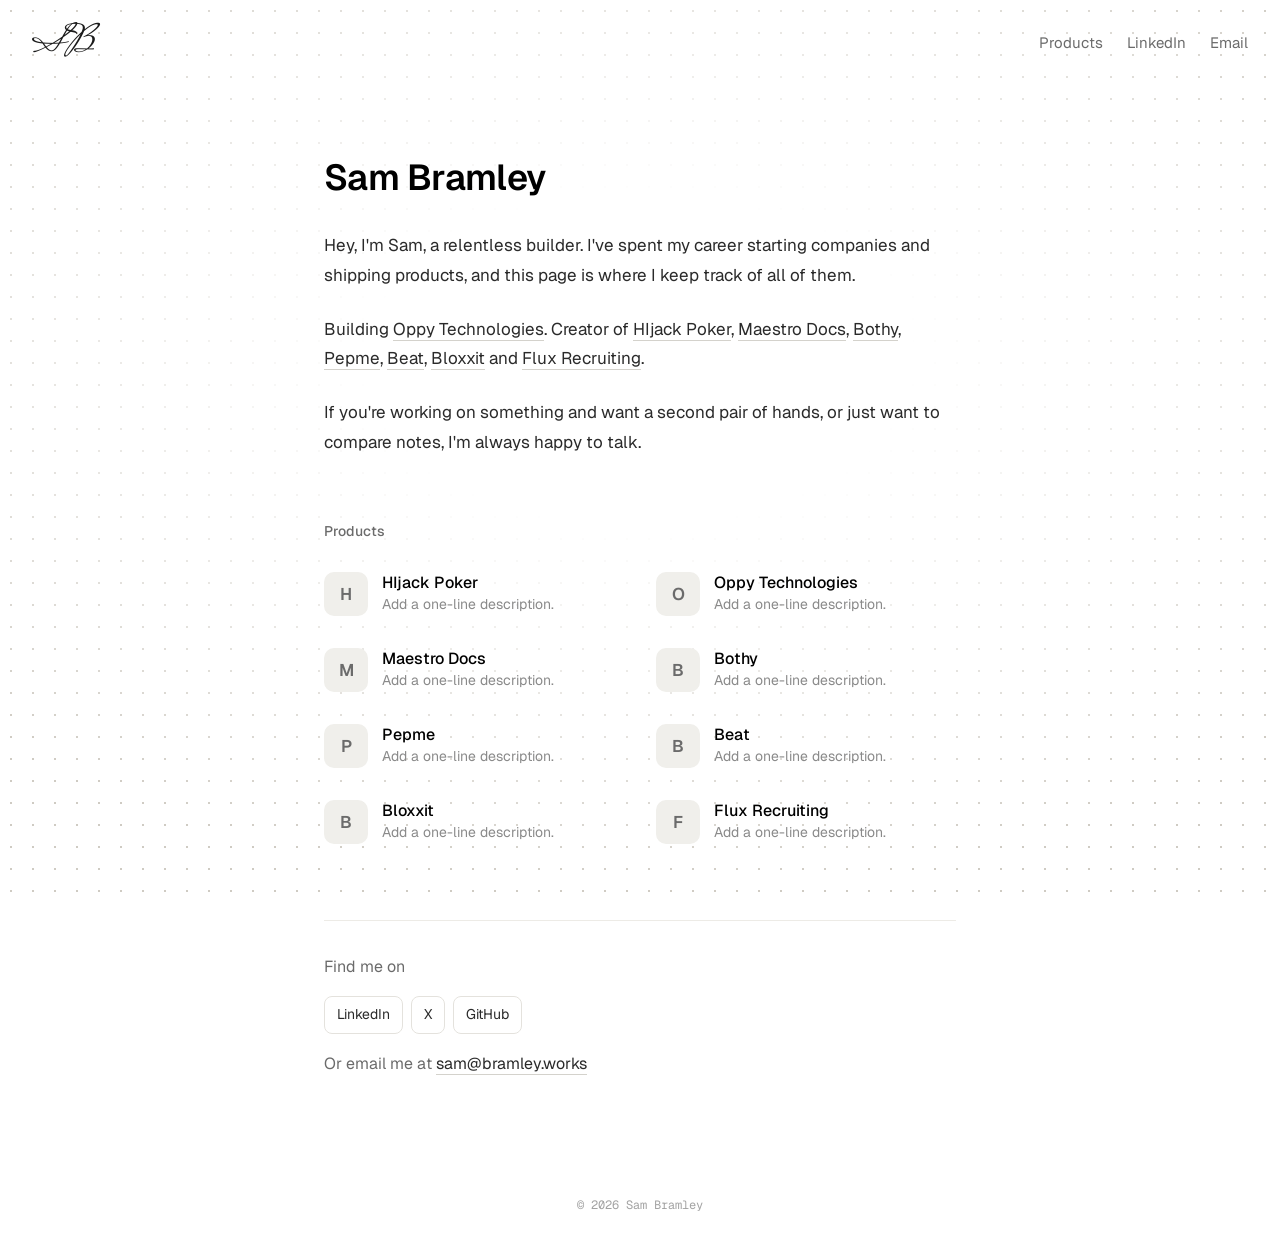
==== public/index.html @ 47f30ce7 "Bramley Portfolio v3: static site with Cloudflare Workers deploy Implements the v3 design from Claud" ====
<!DOCTYPE html>
<html lang="en">
<head>
  <meta charset="utf-8">
  <meta name="viewport" content="width=device-width, initial-scale=1">
  <title>Sam Bramley</title>
  <meta name="description" content="Sam Bramley is a relentless builder. Companies started and products shipped, all in one place.">
  <link rel="preconnect" href="https://fonts.googleapis.com">
  <link rel="preconnect" href="https://fonts.gstatic.com" crossorigin>
  <link rel="stylesheet" href="https://fonts.googleapis.com/css2?family=Geist:wght@400;500;600&family=Geist+Mono:wght@400&family=Mrs+Saint+Delafield&display=swap">
  <link rel="stylesheet" href="styles.css">
</head>
<body>
  <div class="bg bg-dots" aria-hidden="true"></div>

  <div class="page">
    <header class="site-header">
      <a href="#" class="sig-link" aria-label="Sam Bramley, home"><span class="sig">SB</span></a>
      <nav class="site-nav">
        <a href="#products">Products</a>
        <a href="#">LinkedIn</a>
        <a href="mailto:sam@bramley.works">Email</a>
      </nav>
    </header>

    <main class="content">
      <section class="intro">
        <h1>Sam Bramley</h1>
        <p>Hey, I'm Sam, a relentless builder. I've spent my career starting companies and shipping products, and this page is where I keep track of all of them.</p>
        <p>Building <a href="#" class="inline-link">Oppy Technologies</a>. Creator of <a href="#" class="inline-link">HIjack Poker</a>, <a href="#" class="inline-link">Maestro Docs</a>, <a href="#" class="inline-link">Bothy</a>, <a href="#" class="inline-link">Pepme</a>, <a href="#" class="inline-link">Beat</a>, <a href="#" class="inline-link">Bloxxit</a> and <a href="#" class="inline-link">Flux Recruiting</a>.</p>
        <p>If you're working on something and want a second pair of hands, or just want to compare notes, I'm always happy to talk.</p>
      </section>

      <section id="products" class="products">
        <h2>Products</h2>
        <div class="product-grid">
          <a href="#" class="product">
            <div class="product-mark">H</div>
            <div class="product-text">
              <span class="product-name">HIjack Poker</span>
              <span class="product-desc">Add a one-line description.</span>
            </div>
          </a>
          <a href="#" class="product">
            <div class="product-mark">O</div>
            <div class="product-text">
              <span class="product-name">Oppy Technologies</span>
              <span class="product-desc">Add a one-line description.</span>
            </div>
          </a>
          <a href="#" class="product">
            <div class="product-mark">M</div>
            <div class="product-text">
              <span class="product-name">Maestro Docs</span>
              <span class="product-desc">Add a one-line description.</span>
            </div>
          </a>
          <a href="#" class="product">
            <div class="product-mark">B</div>
            <div class="product-text">
              <span class="product-name">Bothy</span>
              <span class="product-desc">Add a one-line description.</span>
            </div>
          </a>
          <a href="#" class="product">
            <div class="product-mark">P</div>
            <div class="product-text">
              <span class="product-name">Pepme</span>
              <span class="product-desc">Add a one-line description.</span>
            </div>
          </a>
          <a href="#" class="product">
            <div class="product-mark">B</div>
            <div class="product-text">
              <span class="product-name">Beat</span>
              <span class="product-desc">Add a one-line description.</span>
            </div>
          </a>
          <a href="#" class="product">
            <div class="product-mark">B</div>
            <div class="product-text">
              <span class="product-name">Bloxxit</span>
              <span class="product-desc">Add a one-line description.</span>
            </div>
          </a>
          <a href="#" class="product">
            <div class="product-mark">F</div>
            <div class="product-text">
              <span class="product-name">Flux Recruiting</span>
              <span class="product-desc">Add a one-line description.</span>
            </div>
          </a>
        </div>
      </section>

      <section class="find-me">
        <span class="muted">Find me on</span>
        <div class="chips">
          <a href="#" class="chip">LinkedIn</a>
          <a href="#" class="chip">X</a>
          <a href="https://github.com/sbramley" class="chip">GitHub</a>
        </div>
        <span class="muted">Or email me at <a href="mailto:sam@bramley.works" class="email-link">sam@bramley.works</a></span>
      </section>
    </main>

    <footer class="site-footer">© 2026 Sam Bramley</footer>
  </div>
</body>
</html>
---- public/styles.css ----
/* Bramley Portfolio v3 */

:root {
  --bg: #FFFFFF;
  --ink: #2A2A2A;
  --ink-strong: #000000;
  --ink-header: #1A1A1A;
  --muted: #6B6B6B;
  --muted-light: #8A8A8A;
  --muted-faint: #A3A3A3;
  --rule: #EDEBE6;
  --underline: #D4D2CC;
  --chip-border: #E4E2DD;
  --hover-fill: #F5F4F1;
  --mark-fill: #F0EFEB;
  --dot: #CFCBC3;
  --grid-line: #EFEDE8;
  --selection: #E8E6E1;
}

* { box-sizing: border-box; }

html, body { margin: 0; }

body {
  background: var(--bg);
  font-family: "Geist", system-ui, sans-serif;
  color: var(--ink);
  -webkit-font-smoothing: antialiased;
}

a { color: var(--ink); text-decoration: none; }
a:hover { color: var(--ink-strong); }

::selection { background: var(--selection); }

/* Background textures */
.bg {
  position: fixed;
  inset: 0;
  pointer-events: none;
  -webkit-mask-image: radial-gradient(ellipse 70% 60% at 50% 40%, transparent 30%, #000 100%);
  mask-image: radial-gradient(ellipse 70% 60% at 50% 40%, transparent 30%, #000 100%);
}
.bg-dots {
  background-image: radial-gradient(var(--dot) 1px, transparent 1.2px);
  background-size: 22px 22px;
}
.bg-grid {
  background-image:
    linear-gradient(var(--grid-line) 1px, transparent 1px),
    linear-gradient(90deg, var(--grid-line) 1px, transparent 1px);
  background-size: 48px 48px;
  -webkit-mask-image: radial-gradient(ellipse 70% 60% at 50% 40%, transparent 25%, #000 100%);
  mask-image: radial-gradient(ellipse 70% 60% at 50% 40%, transparent 25%, #000 100%);
}

/* Layout */
.page {
  min-height: 100vh;
  display: flex;
  flex-direction: column;
  position: relative;
}

.site-header {
  display: flex;
  justify-content: space-between;
  align-items: center;
  padding: 24px 32px;
  font-size: 15px;
}

.sig-link {
  display: flex;
  align-items: center;
  height: 36px;
  color: var(--ink-header);
}
.sig-link:hover { color: var(--ink-strong); }

.sig {
  font-family: "Mrs Saint Delafield", cursive;
  font-size: 40px;
  line-height: 1.4;
  padding-right: 6px;
  display: inline-block;
  transform: translateY(4px);
  animation: sigwipe 1100ms cubic-bezier(.45, 0, .2, 1) 200ms both;
}

@keyframes sigwipe {
  from { clip-path: inset(-50% 100% -50% -20%); }
  to   { clip-path: inset(-50% -20% -50% -20%); }
}

@media (prefers-reduced-motion: reduce) {
  .sig { animation: none !important; }
}

.site-nav {
  display: flex;
  gap: 24px;
  color: var(--muted);
}
.site-nav a { color: var(--muted); }
.site-nav a:hover { color: var(--ink-strong); }

.content {
  width: 100%;
  max-width: 680px;
  margin: 0 auto;
  padding: 72px 24px 96px;
  display: flex;
  flex-direction: column;
  gap: 64px;
}

/* Intro */
.intro {
  display: flex;
  flex-direction: column;
  gap: 24px;
  font-size: 17px;
  line-height: 1.75;
}
.intro h1 {
  margin: 0 0 8px;
  font-size: 36px;
  line-height: 1.2;
  font-weight: 600;
  letter-spacing: -0.02em;
  color: var(--ink-strong);
}
.intro p { margin: 0; text-wrap: pretty; }

.inline-link { border-bottom: 1px solid var(--underline); }
.inline-link:hover { border-color: var(--ink-strong); color: var(--ink-strong); }

/* Products */
.products {
  display: flex;
  flex-direction: column;
  gap: 20px;
}
.products h2 {
  margin: 0;
  font-size: 14px;
  font-weight: 500;
  color: var(--muted);
}
.product-grid {
  display: grid;
  grid-template-columns: repeat(auto-fill, minmax(260px, 1fr));
  gap: 8px;
  margin: 0 -12px;
}
.product {
  display: flex;
  gap: 14px;
  align-items: center;
  padding: 12px;
  border-radius: 10px;
}
.product:hover { background: var(--hover-fill); }
.product-mark {
  width: 44px;
  height: 44px;
  flex: none;
  border-radius: 10px;
  background: var(--mark-fill);
  display: flex;
  align-items: center;
  justify-content: center;
  font-size: 17px;
  font-weight: 600;
  color: var(--muted);
}
.product-text {
  display: flex;
  flex-direction: column;
  gap: 2px;
  min-width: 0;
}
.product-name {
  font-size: 16px;
  font-weight: 500;
  color: var(--ink-strong);
}
.product-desc {
  font-size: 14px;
  line-height: 1.4;
  color: var(--muted-light);
}

/* Find me */
.find-me {
  display: flex;
  flex-direction: column;
  gap: 16px;
  padding-top: 32px;
  border-top: 1px solid var(--rule);
  font-size: 16px;
  line-height: 1.7;
}
.muted { color: var(--muted); }
.chips {
  display: flex;
  flex-wrap: wrap;
  gap: 8px;
}
.chip {
  padding: 6px 12px;
  border: 1px solid var(--chip-border);
  border-radius: 8px;
  font-size: 14px;
}
.chip:hover { background: var(--hover-fill); }
.email-link {
  color: var(--ink);
  border-bottom: 1px solid var(--underline);
}
.email-link:hover { border-color: var(--ink-strong); }

/* Footer */
.site-footer {
  margin-top: auto;
  padding: 24px 32px;
  font-family: "Geist Mono", monospace;
  font-size: 12px;
  color: var(--muted-faint);
  text-align: center;
}

/* Small screens */
@media (max-width: 480px) {
  .site-header { padding: 20px 16px; }
  .content { padding: 48px 16px 72px; }
  .product-grid { margin: 0 -8px; }
  .site-footer { padding: 24px 16px; }
}
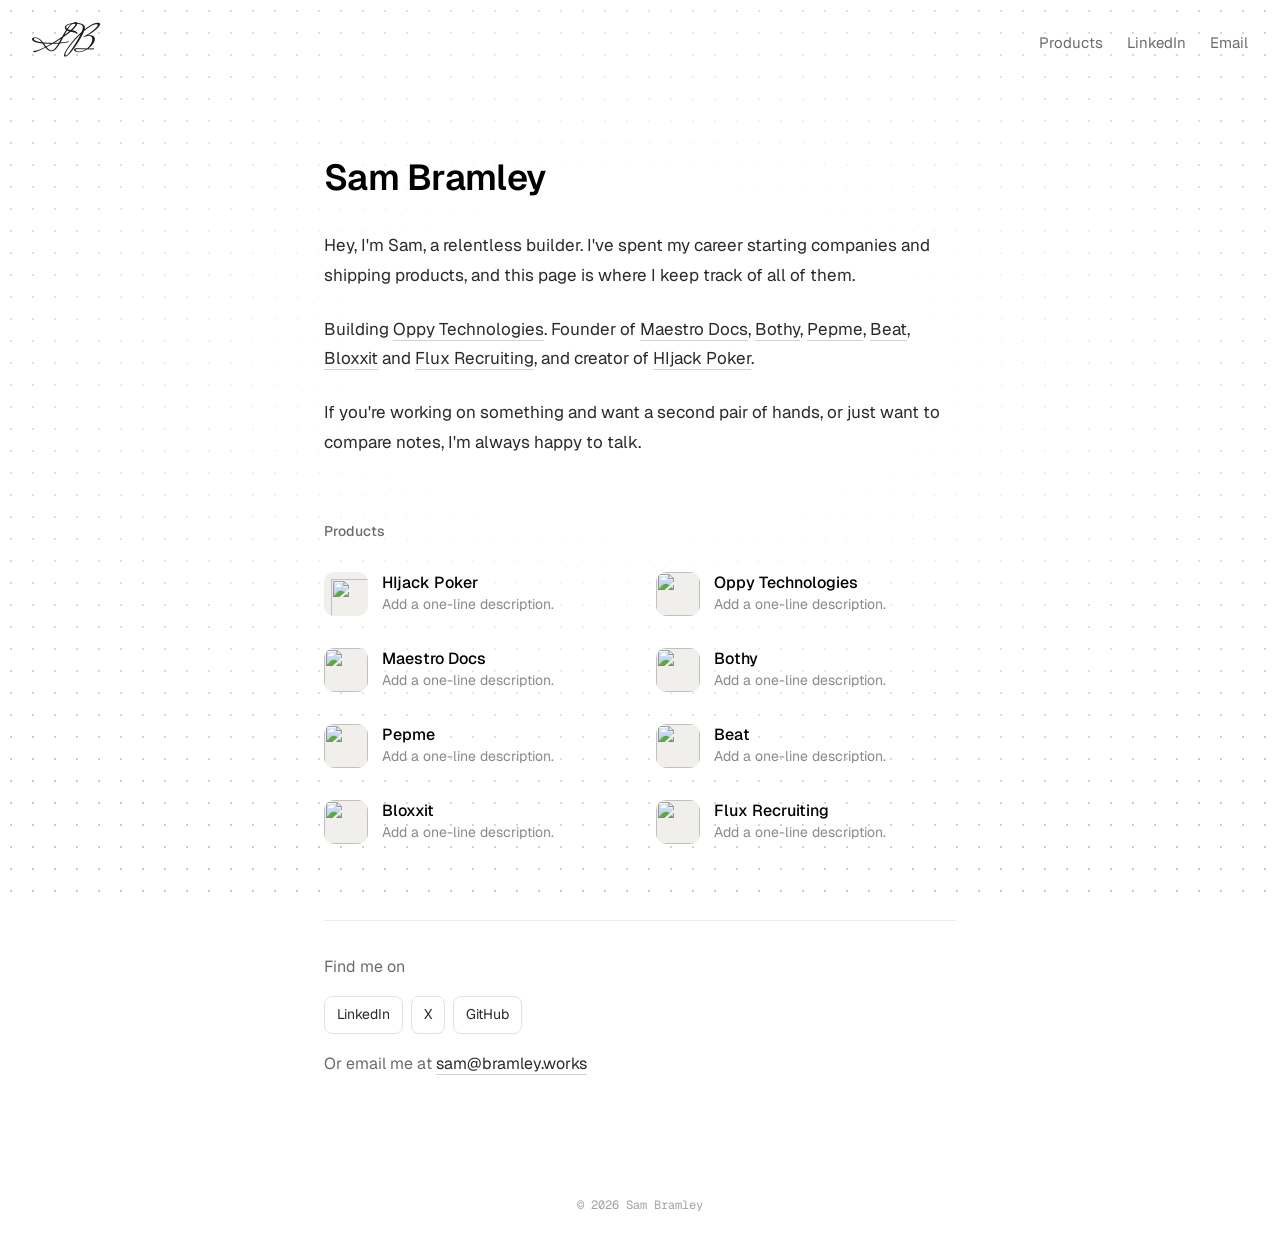
==== commit 555eb7c9: "Add product icons and links; separate founded products from HIjack Poker Icons come from each produc" ====
--- a/public/index.html
+++ b/public/index.html
@@ -27,64 +27,64 @@
       <section class="intro">
         <h1>Sam Bramley</h1>
         <p>Hey, I'm Sam, a relentless builder. I've spent my career starting companies and shipping products, and this page is where I keep track of all of them.</p>
-        <p>Building <a href="#" class="inline-link">Oppy Technologies</a>. Creator of <a href="#" class="inline-link">HIjack Poker</a>, <a href="#" class="inline-link">Maestro Docs</a>, <a href="#" class="inline-link">Bothy</a>, <a href="#" class="inline-link">Pepme</a>, <a href="#" class="inline-link">Beat</a>, <a href="#" class="inline-link">Bloxxit</a> and <a href="#" class="inline-link">Flux Recruiting</a>.</p>
+        <p>Building <a href="https://oppytech.com" class="inline-link">Oppy Technologies</a>. Founder of <a href="https://maestrodocs.com" class="inline-link">Maestro Docs</a>, <a href="#" class="inline-link">Bothy</a>, <a href="https://pepme.ai" class="inline-link">Pepme</a>, <a href="#" class="inline-link">Beat</a>, <a href="https://bloxxit.app" class="inline-link">Bloxxit</a> and <a href="https://fluxrecruits.com" class="inline-link">Flux Recruiting</a>, and creator of <a href="https://www.hijackpoker.com" class="inline-link">HIjack Poker</a>.</p>
         <p>If you're working on something and want a second pair of hands, or just want to compare notes, I'm always happy to talk.</p>
       </section>
 
       <section id="products" class="products">
         <h2>Products</h2>
         <div class="product-grid">
-          <a href="#" class="product">
-            <div class="product-mark">H</div>
+          <a href="https://www.hijackpoker.com" class="product">
+            <img class="product-mark product-mark-contain" src="/icons/hijack-poker.svg" alt="" width="44" height="44" loading="lazy">
             <div class="product-text">
               <span class="product-name">HIjack Poker</span>
               <span class="product-desc">Add a one-line description.</span>
             </div>
           </a>
-          <a href="#" class="product">
-            <div class="product-mark">O</div>
+          <a href="https://oppytech.com" class="product">
+            <img class="product-mark" src="/icons/oppy-technologies.png" alt="" width="44" height="44" loading="lazy">
             <div class="product-text">
               <span class="product-name">Oppy Technologies</span>
               <span class="product-desc">Add a one-line description.</span>
             </div>
           </a>
-          <a href="#" class="product">
-            <div class="product-mark">M</div>
+          <a href="https://maestrodocs.com" class="product">
+            <img class="product-mark" src="/icons/maestro-docs.png" alt="" width="44" height="44" loading="lazy">
             <div class="product-text">
               <span class="product-name">Maestro Docs</span>
               <span class="product-desc">Add a one-line description.</span>
             </div>
           </a>
           <a href="#" class="product">
-            <div class="product-mark">B</div>
+            <img class="product-mark" src="/icons/bothy.png" alt="" width="44" height="44" loading="lazy">
             <div class="product-text">
               <span class="product-name">Bothy</span>
               <span class="product-desc">Add a one-line description.</span>
             </div>
           </a>
-          <a href="#" class="product">
-            <div class="product-mark">P</div>
+          <a href="https://pepme.ai" class="product">
+            <img class="product-mark" src="/icons/pepme.png" alt="" width="44" height="44" loading="lazy">
             <div class="product-text">
               <span class="product-name">Pepme</span>
               <span class="product-desc">Add a one-line description.</span>
             </div>
           </a>
           <a href="#" class="product">
-            <div class="product-mark">B</div>
+            <img class="product-mark" src="/icons/beat.png" alt="" width="44" height="44" loading="lazy">
             <div class="product-text">
               <span class="product-name">Beat</span>
               <span class="product-desc">Add a one-line description.</span>
             </div>
           </a>
-          <a href="#" class="product">
-            <div class="product-mark">B</div>
+          <a href="https://bloxxit.app" class="product">
+            <img class="product-mark" src="/icons/bloxxit.png" alt="" width="44" height="44" loading="lazy">
             <div class="product-text">
               <span class="product-name">Bloxxit</span>
               <span class="product-desc">Add a one-line description.</span>
             </div>
           </a>
-          <a href="#" class="product">
-            <div class="product-mark">F</div>
+          <a href="https://fluxrecruits.com" class="product">
+            <img class="product-mark" src="/icons/flux-recruiting.png" alt="" width="44" height="44" loading="lazy">
             <div class="product-text">
               <span class="product-name">Flux Recruiting</span>
               <span class="product-desc">Add a one-line description.</span>
--- a/public/styles.css
+++ b/public/styles.css
@@ -176,6 +176,15 @@
   font-weight: 600;
   color: var(--muted);
 }
+img.product-mark {
+  object-fit: cover;
+  padding: 0;
+  overflow: hidden;
+}
+img.product-mark-contain {
+  object-fit: contain;
+  padding: 7px;
+}
 .product-text {
   display: flex;
   flex-direction: column;
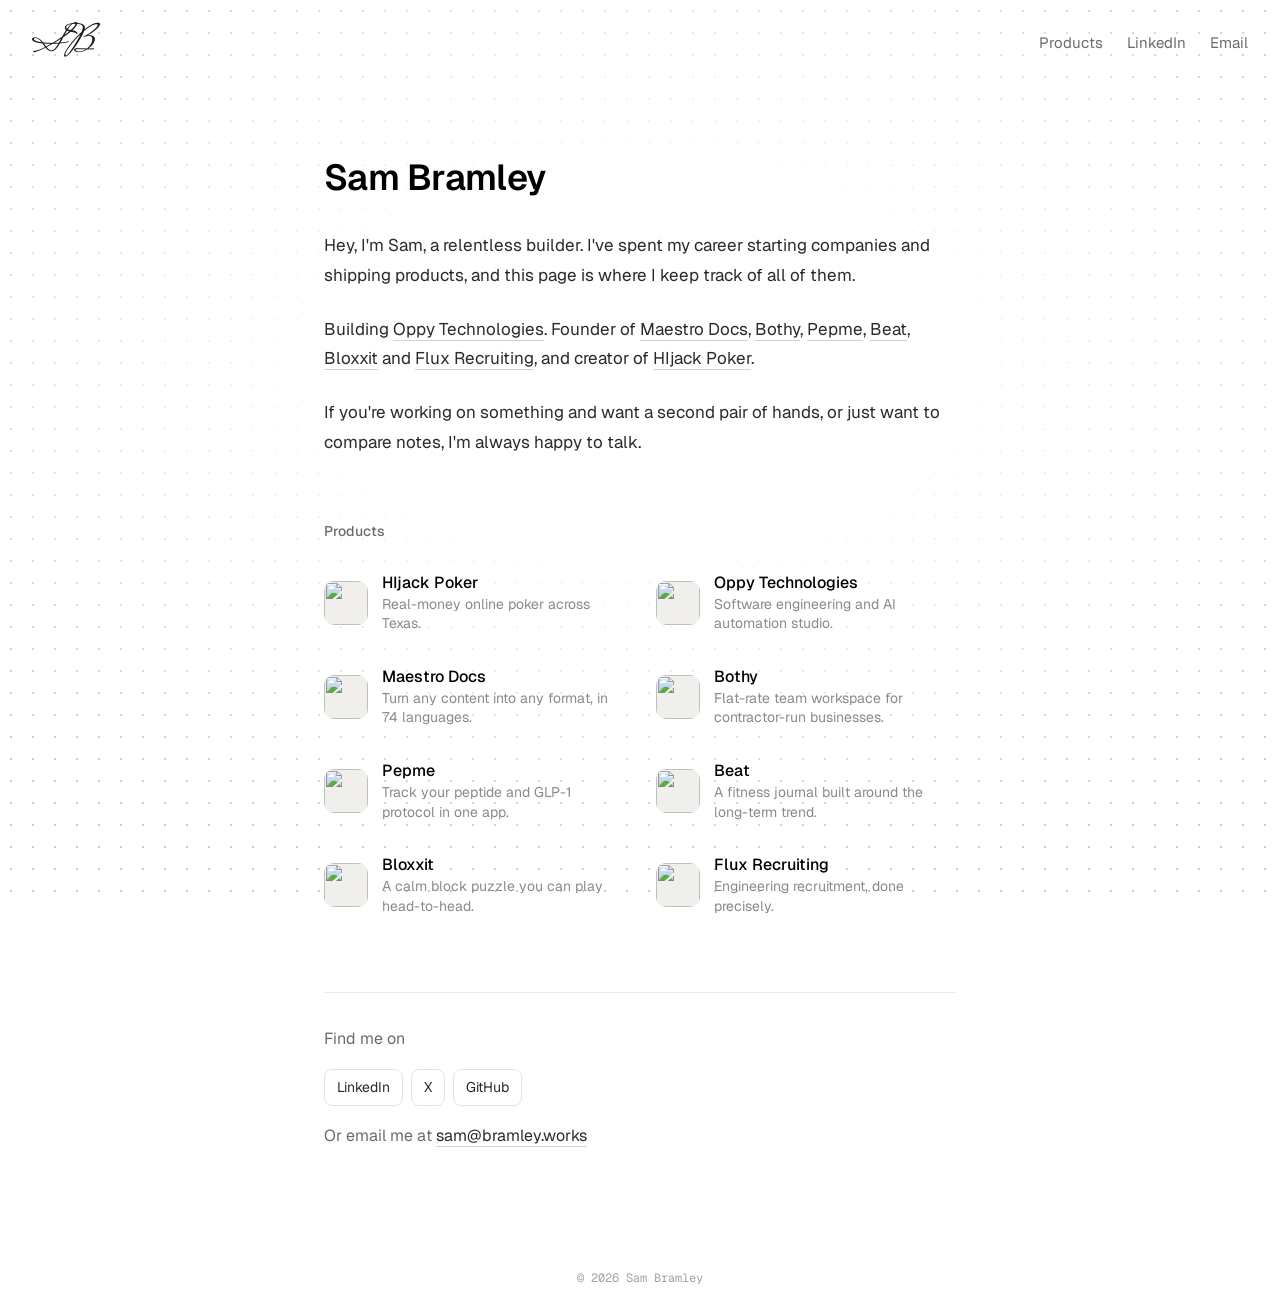
==== commit 7c0abed2: "Use the App Store icon for HIjack Poker; add product descriptions and Bothy/Beat links Co-Authored-B" ====
--- a/public/index.html
+++ b/public/index.html
@@ -27,7 +27,7 @@
       <section class="intro">
         <h1>Sam Bramley</h1>
         <p>Hey, I'm Sam, a relentless builder. I've spent my career starting companies and shipping products, and this page is where I keep track of all of them.</p>
-        <p>Building <a href="https://oppytech.com" class="inline-link">Oppy Technologies</a>. Founder of <a href="https://maestrodocs.com" class="inline-link">Maestro Docs</a>, <a href="#" class="inline-link">Bothy</a>, <a href="https://pepme.ai" class="inline-link">Pepme</a>, <a href="#" class="inline-link">Beat</a>, <a href="https://bloxxit.app" class="inline-link">Bloxxit</a> and <a href="https://fluxrecruits.com" class="inline-link">Flux Recruiting</a>, and creator of <a href="https://www.hijackpoker.com" class="inline-link">HIjack Poker</a>.</p>
+        <p>Building <a href="https://oppytech.com" class="inline-link">Oppy Technologies</a>. Founder of <a href="https://maestrodocs.com" class="inline-link">Maestro Docs</a>, <a href="https://bothy.work" class="inline-link">Bothy</a>, <a href="https://pepme.ai" class="inline-link">Pepme</a>, <a href="https://beat.fit" class="inline-link">Beat</a>, <a href="https://bloxxit.app" class="inline-link">Bloxxit</a> and <a href="https://fluxrecruits.com" class="inline-link">Flux Recruiting</a>, and creator of <a href="https://www.hijackpoker.com" class="inline-link">HIjack Poker</a>.</p>
         <p>If you're working on something and want a second pair of hands, or just want to compare notes, I'm always happy to talk.</p>
       </section>
 
@@ -35,59 +35,59 @@
         <h2>Products</h2>
         <div class="product-grid">
           <a href="https://www.hijackpoker.com" class="product">
-            <img class="product-mark product-mark-contain" src="/icons/hijack-poker.svg" alt="" width="44" height="44" loading="lazy">
+            <img class="product-mark" src="/icons/hijack-poker.png" alt="" width="44" height="44" loading="lazy">
             <div class="product-text">
               <span class="product-name">HIjack Poker</span>
-              <span class="product-desc">Add a one-line description.</span>
+              <span class="product-desc">Real-money online poker across Texas.</span>
             </div>
           </a>
           <a href="https://oppytech.com" class="product">
             <img class="product-mark" src="/icons/oppy-technologies.png" alt="" width="44" height="44" loading="lazy">
             <div class="product-text">
               <span class="product-name">Oppy Technologies</span>
-              <span class="product-desc">Add a one-line description.</span>
+              <span class="product-desc">Software engineering and AI automation studio.</span>
             </div>
           </a>
           <a href="https://maestrodocs.com" class="product">
             <img class="product-mark" src="/icons/maestro-docs.png" alt="" width="44" height="44" loading="lazy">
             <div class="product-text">
               <span class="product-name">Maestro Docs</span>
-              <span class="product-desc">Add a one-line description.</span>
+              <span class="product-desc">Turn any content into any format, in 74 languages.</span>
             </div>
           </a>
-          <a href="#" class="product">
+          <a href="https://bothy.work" class="product">
             <img class="product-mark" src="/icons/bothy.png" alt="" width="44" height="44" loading="lazy">
             <div class="product-text">
               <span class="product-name">Bothy</span>
-              <span class="product-desc">Add a one-line description.</span>
+              <span class="product-desc">Flat-rate team workspace for contractor-run businesses.</span>
             </div>
           </a>
           <a href="https://pepme.ai" class="product">
             <img class="product-mark" src="/icons/pepme.png" alt="" width="44" height="44" loading="lazy">
             <div class="product-text">
               <span class="product-name">Pepme</span>
-              <span class="product-desc">Add a one-line description.</span>
+              <span class="product-desc">Track your peptide and GLP-1 protocol in one app.</span>
             </div>
           </a>
-          <a href="#" class="product">
+          <a href="https://beat.fit" class="product">
             <img class="product-mark" src="/icons/beat.png" alt="" width="44" height="44" loading="lazy">
             <div class="product-text">
               <span class="product-name">Beat</span>
-              <span class="product-desc">Add a one-line description.</span>
+              <span class="product-desc">A fitness journal built around the long-term trend.</span>
             </div>
           </a>
           <a href="https://bloxxit.app" class="product">
             <img class="product-mark" src="/icons/bloxxit.png" alt="" width="44" height="44" loading="lazy">
             <div class="product-text">
               <span class="product-name">Bloxxit</span>
-              <span class="product-desc">Add a one-line description.</span>
+              <span class="product-desc">A calm block puzzle you can play head-to-head.</span>
             </div>
           </a>
           <a href="https://fluxrecruits.com" class="product">
             <img class="product-mark" src="/icons/flux-recruiting.png" alt="" width="44" height="44" loading="lazy">
             <div class="product-text">
               <span class="product-name">Flux Recruiting</span>
-              <span class="product-desc">Add a one-line description.</span>
+              <span class="product-desc">Engineering recruitment, done precisely.</span>
             </div>
           </a>
         </div>
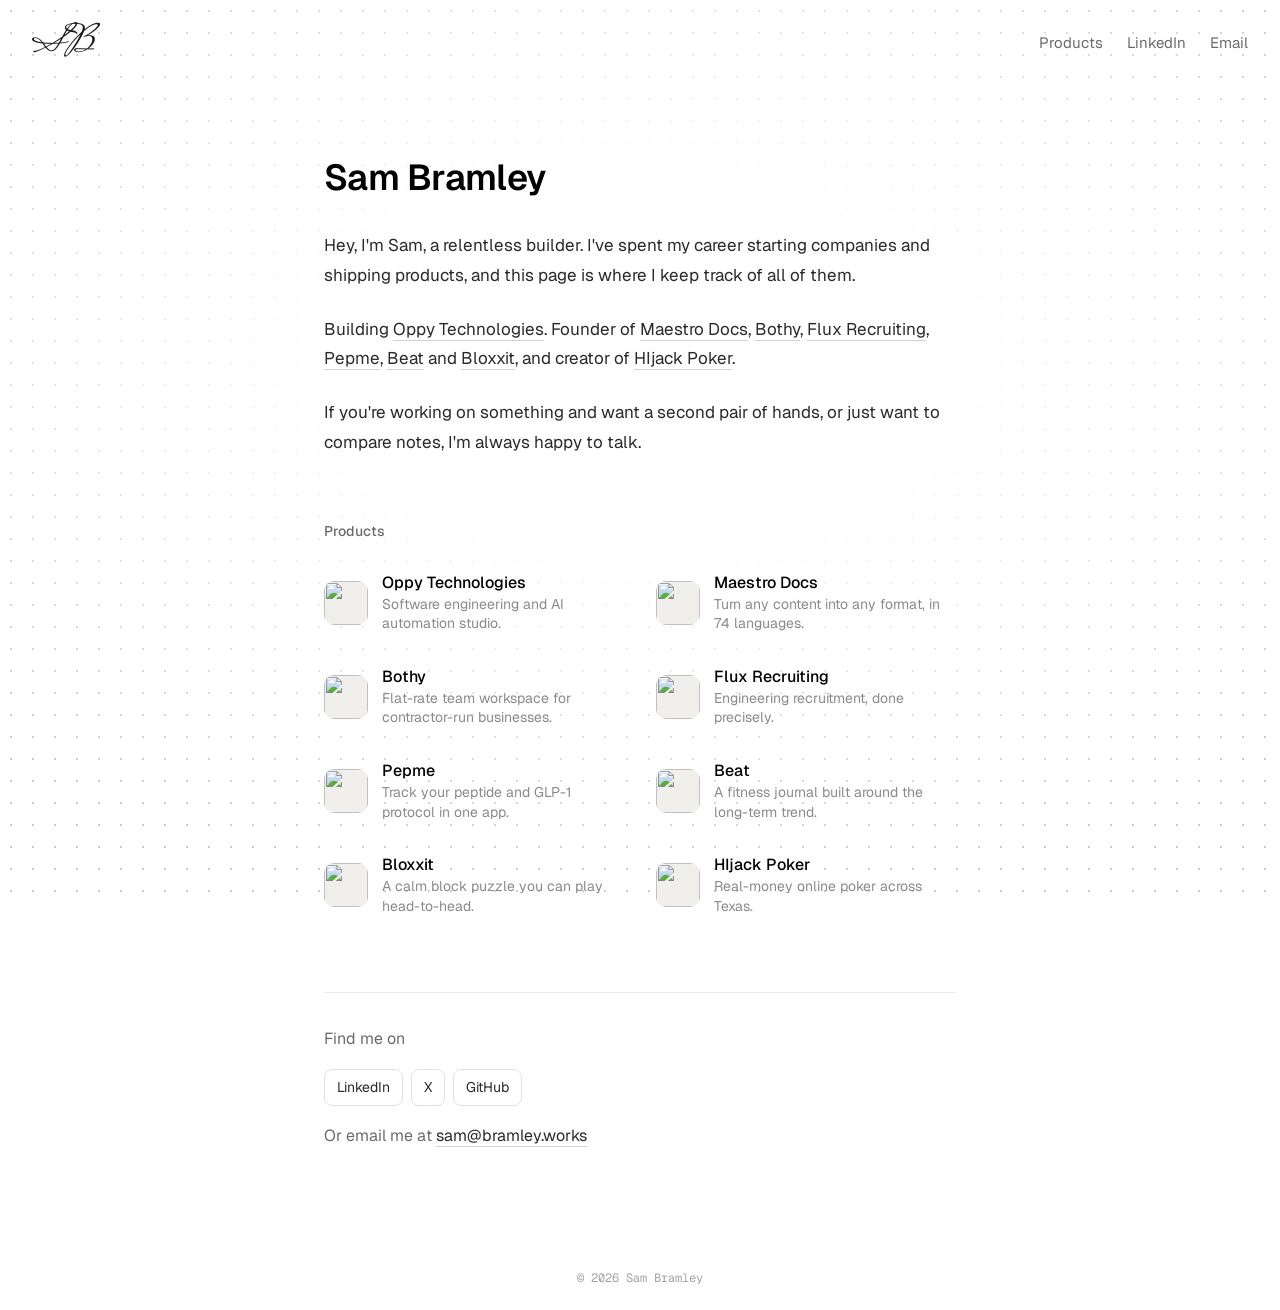
==== commit e47b362f: "Order products: Oppy, business tools, personal apps, then HIjack Co-Authored-By: Claude Fable 5.1 <n" ====
--- a/public/index.html
+++ b/public/index.html
@@ -27,20 +27,14 @@
       <section class="intro">
         <h1>Sam Bramley</h1>
         <p>Hey, I'm Sam, a relentless builder. I've spent my career starting companies and shipping products, and this page is where I keep track of all of them.</p>
-        <p>Building <a href="https://oppytech.com" class="inline-link">Oppy Technologies</a>. Founder of <a href="https://maestrodocs.com" class="inline-link">Maestro Docs</a>, <a href="https://bothy.work" class="inline-link">Bothy</a>, <a href="https://pepme.ai" class="inline-link">Pepme</a>, <a href="https://beat.fit" class="inline-link">Beat</a>, <a href="https://bloxxit.app" class="inline-link">Bloxxit</a> and <a href="https://fluxrecruits.com" class="inline-link">Flux Recruiting</a>, and creator of <a href="https://www.hijackpoker.com" class="inline-link">HIjack Poker</a>.</p>
+        <p>Building <a href="https://oppytech.com" class="inline-link">Oppy Technologies</a>. Founder of <a href="https://maestrodocs.com" class="inline-link">Maestro Docs</a>, <a href="https://bothy.work" class="inline-link">Bothy</a>, <a href="https://fluxrecruits.com" class="inline-link">Flux Recruiting</a>, <a href="https://pepme.ai" class="inline-link">Pepme</a>, <a href="https://beat.fit" class="inline-link">Beat</a> and <a href="https://bloxxit.app" class="inline-link">Bloxxit</a>, and creator of <a href="https://www.hijackpoker.com" class="inline-link">HIjack Poker</a>.</p>
         <p>If you're working on something and want a second pair of hands, or just want to compare notes, I'm always happy to talk.</p>
       </section>
 
       <section id="products" class="products">
         <h2>Products</h2>
         <div class="product-grid">
-          <a href="https://www.hijackpoker.com" class="product">
-            <img class="product-mark" src="/icons/hijack-poker.png" alt="" width="44" height="44" loading="lazy">
-            <div class="product-text">
-              <span class="product-name">HIjack Poker</span>
-              <span class="product-desc">Real-money online poker across Texas.</span>
-            </div>
-          </a>
+
           <a href="https://oppytech.com" class="product">
             <img class="product-mark" src="/icons/oppy-technologies.png" alt="" width="44" height="44" loading="lazy">
             <div class="product-text">
@@ -60,6 +54,13 @@
             <div class="product-text">
               <span class="product-name">Bothy</span>
               <span class="product-desc">Flat-rate team workspace for contractor-run businesses.</span>
+            </div>
+          </a>
+          <a href="https://fluxrecruits.com" class="product">
+            <img class="product-mark" src="/icons/flux-recruiting.png" alt="" width="44" height="44" loading="lazy">
+            <div class="product-text">
+              <span class="product-name">Flux Recruiting</span>
+              <span class="product-desc">Engineering recruitment, done precisely.</span>
             </div>
           </a>
           <a href="https://pepme.ai" class="product">
@@ -82,12 +83,11 @@
               <span class="product-name">Bloxxit</span>
               <span class="product-desc">A calm block puzzle you can play head-to-head.</span>
             </div>
-          </a>
-          <a href="https://fluxrecruits.com" class="product">
-            <img class="product-mark" src="/icons/flux-recruiting.png" alt="" width="44" height="44" loading="lazy">
+          </a>          <a href="https://www.hijackpoker.com" class="product">
+            <img class="product-mark" src="/icons/hijack-poker.png" alt="" width="44" height="44" loading="lazy">
             <div class="product-text">
-              <span class="product-name">Flux Recruiting</span>
-              <span class="product-desc">Engineering recruitment, done precisely.</span>
+              <span class="product-name">HIjack Poker</span>
+              <span class="product-desc">Real-money online poker across Texas.</span>
             </div>
           </a>
         </div>
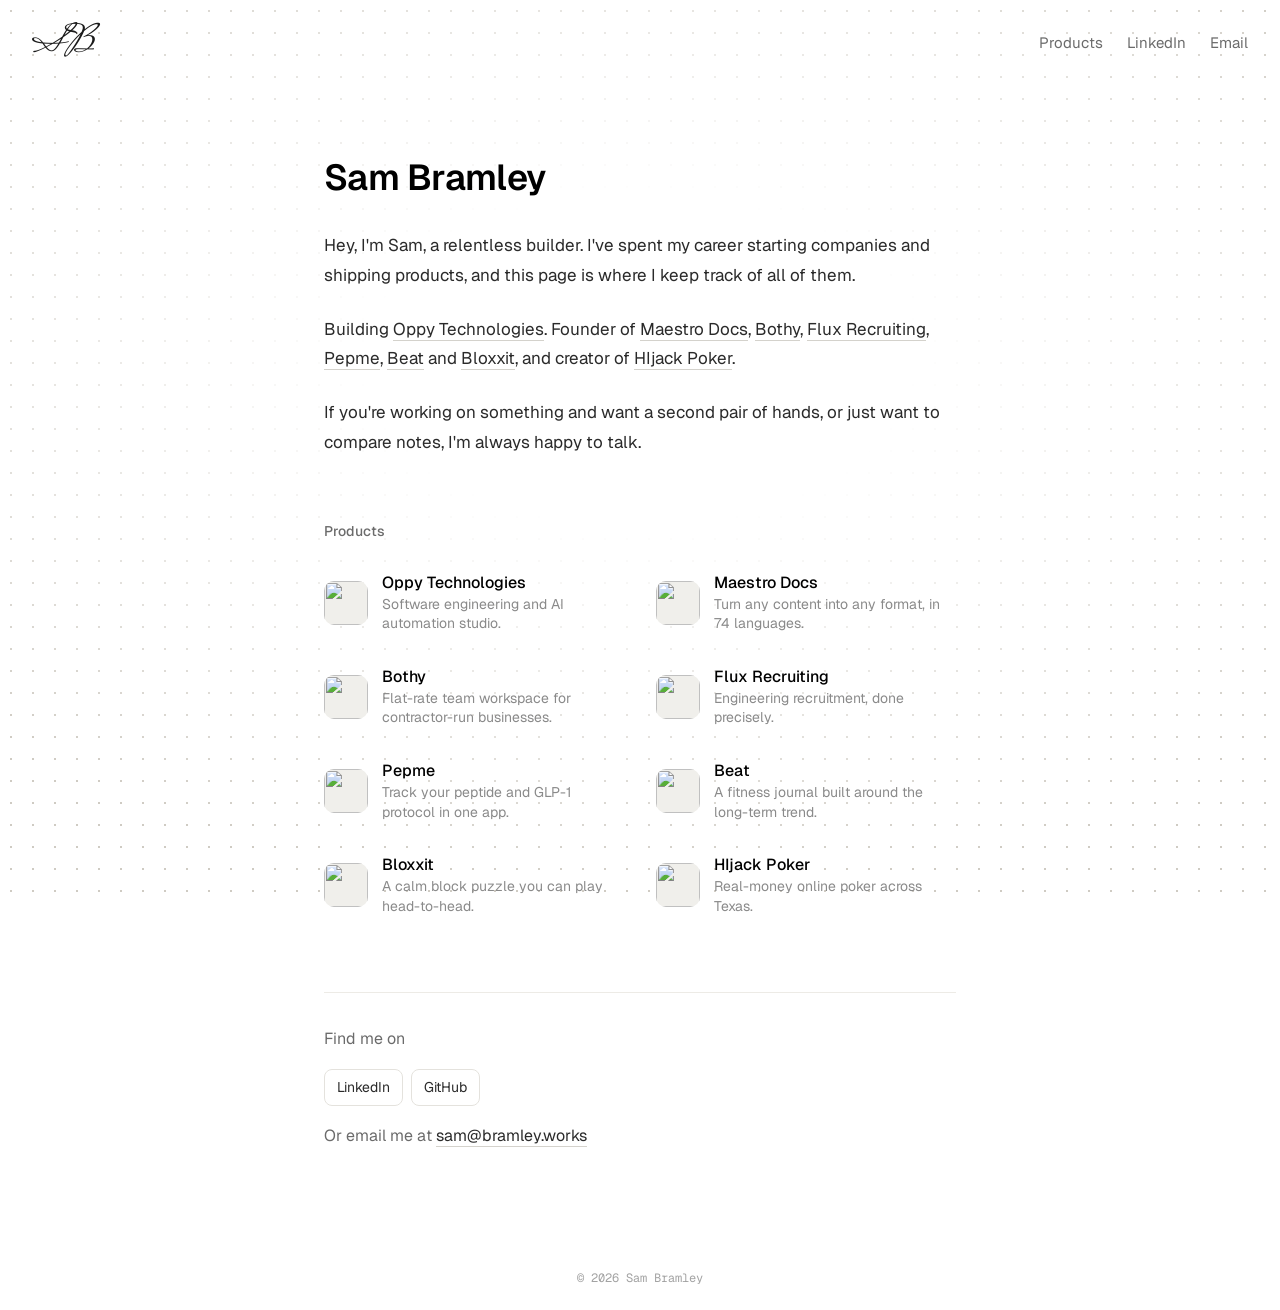
==== commit 401901ec: "Remove the X link Co-Authored-By: Claude Fable 5.1 <noreply@anthropic.com> Claude-Session: https://c" ====
--- a/public/index.html
+++ b/public/index.html
@@ -18,7 +18,7 @@
       <a href="#" class="sig-link" aria-label="Sam Bramley, home"><span class="sig">SB</span></a>
       <nav class="site-nav">
         <a href="#products">Products</a>
-        <a href="#">LinkedIn</a>
+        <a href="https://www.linkedin.com/in/sbramley">LinkedIn</a>
         <a href="mailto:sam@bramley.works">Email</a>
       </nav>
     </header>
@@ -96,8 +96,7 @@
       <section class="find-me">
         <span class="muted">Find me on</span>
         <div class="chips">
-          <a href="#" class="chip">LinkedIn</a>
-          <a href="#" class="chip">X</a>
+          <a href="https://www.linkedin.com/in/sbramley" class="chip">LinkedIn</a>
           <a href="https://github.com/sbramley" class="chip">GitHub</a>
         </div>
         <span class="muted">Or email me at <a href="mailto:sam@bramley.works" class="email-link">sam@bramley.works</a></span>
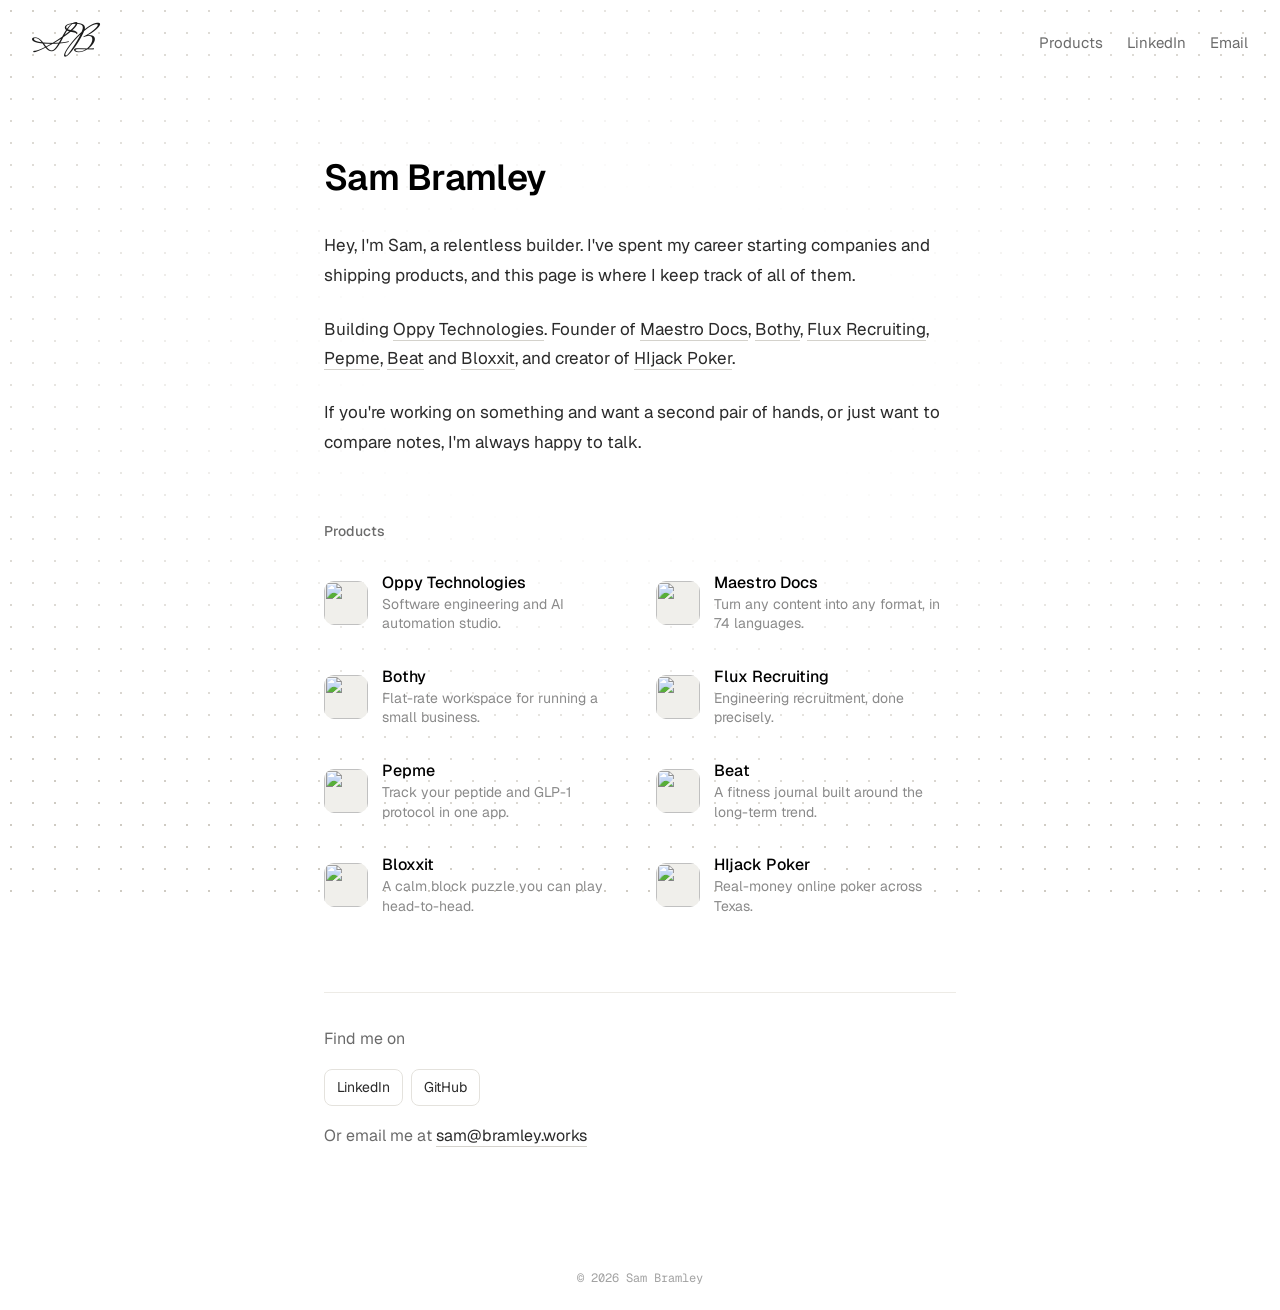
==== commit c1c9b53d: "Describe Bothy as a small business operations workspace Co-Authored-By: Claude Fable 5.1 <noreply@an" ====
--- a/public/index.html
+++ b/public/index.html
@@ -53,7 +53,7 @@
             <img class="product-mark" src="/icons/bothy.png" alt="" width="44" height="44" loading="lazy">
             <div class="product-text">
               <span class="product-name">Bothy</span>
-              <span class="product-desc">Flat-rate team workspace for contractor-run businesses.</span>
+              <span class="product-desc">Flat-rate workspace for running a small business.</span>
             </div>
           </a>
           <a href="https://fluxrecruits.com" class="product">
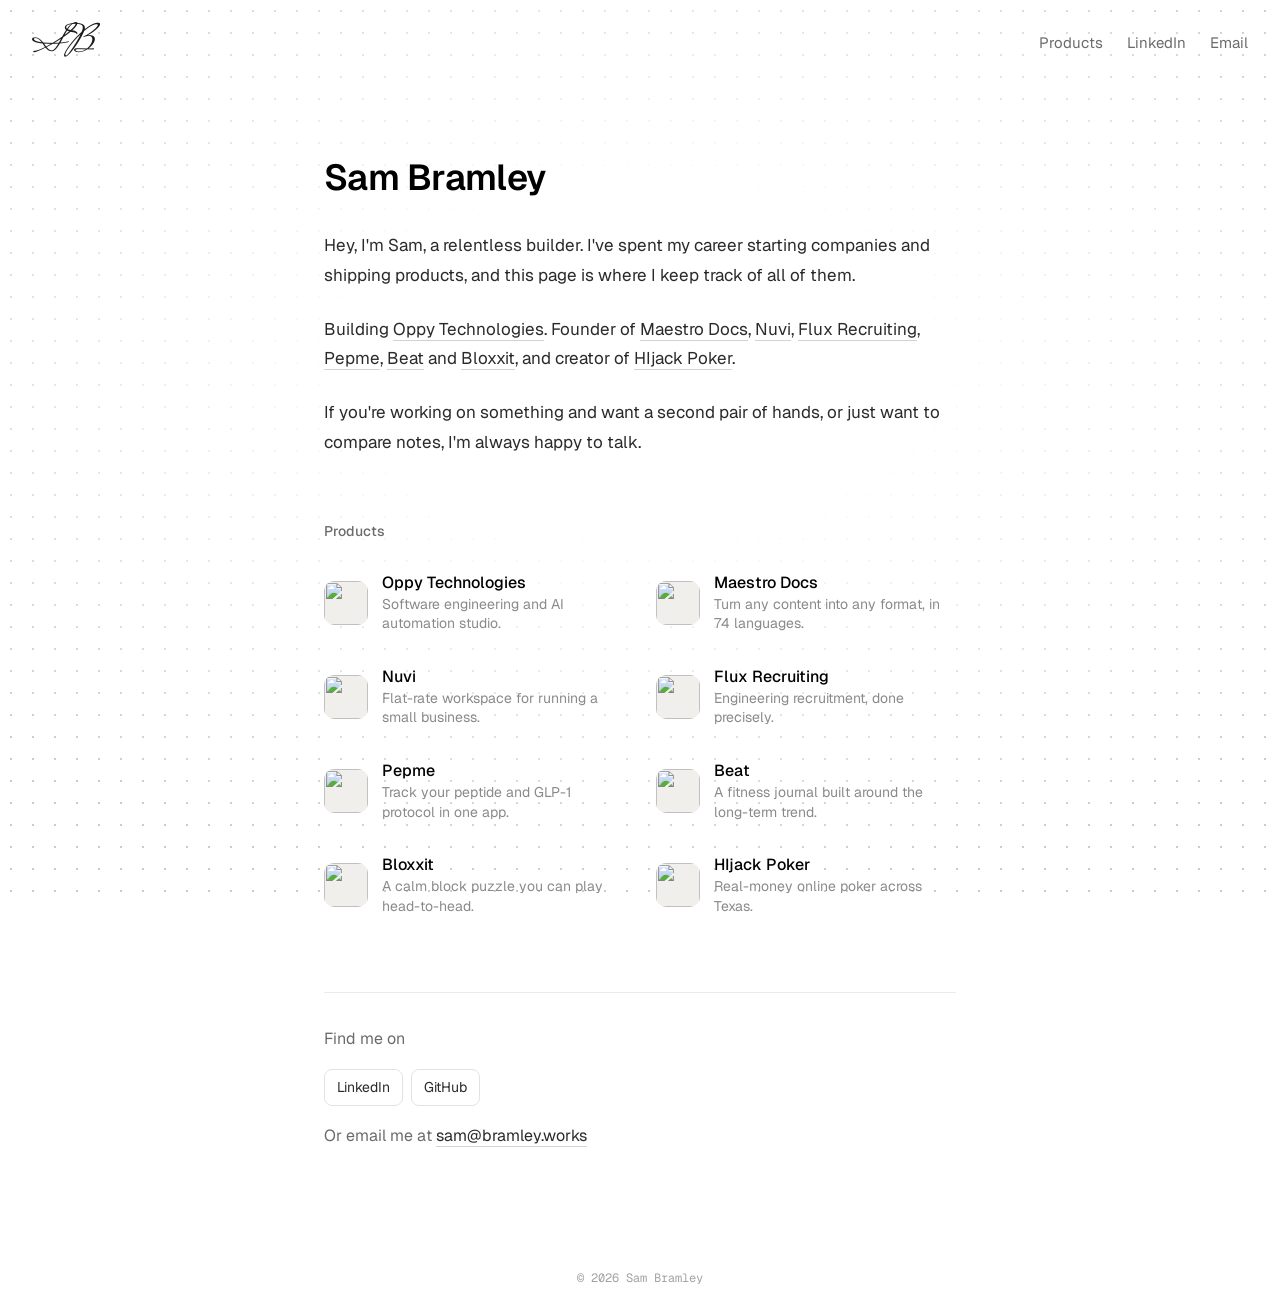
==== commit c8e730b8: "Bothy is now Nuvi: rename, link nuvi.work, use its icon Co-Authored-By: Claude Fable 5.1 <noreply@an" ====
--- a/public/index.html
+++ b/public/index.html
@@ -27,7 +27,7 @@
       <section class="intro">
         <h1>Sam Bramley</h1>
         <p>Hey, I'm Sam, a relentless builder. I've spent my career starting companies and shipping products, and this page is where I keep track of all of them.</p>
-        <p>Building <a href="https://oppytech.com" class="inline-link">Oppy Technologies</a>. Founder of <a href="https://maestrodocs.com" class="inline-link">Maestro Docs</a>, <a href="https://bothy.work" class="inline-link">Bothy</a>, <a href="https://fluxrecruits.com" class="inline-link">Flux Recruiting</a>, <a href="https://pepme.ai" class="inline-link">Pepme</a>, <a href="https://beat.fit" class="inline-link">Beat</a> and <a href="https://bloxxit.app" class="inline-link">Bloxxit</a>, and creator of <a href="https://www.hijackpoker.com" class="inline-link">HIjack Poker</a>.</p>
+        <p>Building <a href="https://oppytech.com" class="inline-link">Oppy Technologies</a>. Founder of <a href="https://maestrodocs.com" class="inline-link">Maestro Docs</a>, <a href="https://nuvi.work" class="inline-link">Nuvi</a>, <a href="https://fluxrecruits.com" class="inline-link">Flux Recruiting</a>, <a href="https://pepme.ai" class="inline-link">Pepme</a>, <a href="https://beat.fit" class="inline-link">Beat</a> and <a href="https://bloxxit.app" class="inline-link">Bloxxit</a>, and creator of <a href="https://www.hijackpoker.com" class="inline-link">HIjack Poker</a>.</p>
         <p>If you're working on something and want a second pair of hands, or just want to compare notes, I'm always happy to talk.</p>
       </section>
 
@@ -49,10 +49,10 @@
               <span class="product-desc">Turn any content into any format, in 74 languages.</span>
             </div>
           </a>
-          <a href="https://bothy.work" class="product">
-            <img class="product-mark" src="/icons/bothy.png" alt="" width="44" height="44" loading="lazy">
+          <a href="https://nuvi.work" class="product">
+            <img class="product-mark" src="/icons/nuvi.svg" alt="" width="44" height="44" loading="lazy">
             <div class="product-text">
-              <span class="product-name">Bothy</span>
+              <span class="product-name">Nuvi</span>
               <span class="product-desc">Flat-rate workspace for running a small business.</span>
             </div>
           </a>
